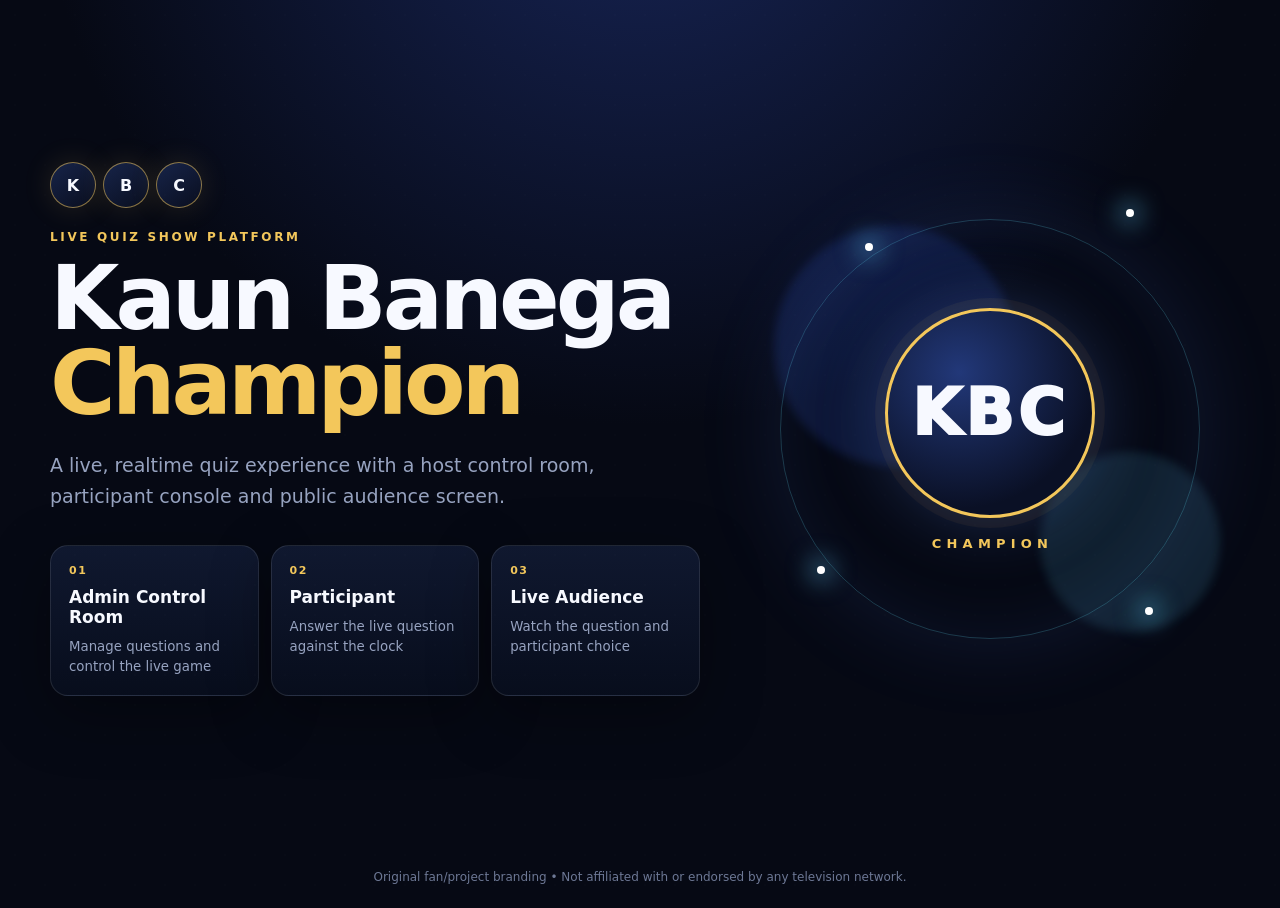
==== index.html @ fa9eed9d "Build KBC live quiz website Build KBC live quiz website" ====
<!doctype html>
<html lang="en">
<head>
  <meta charset="utf-8">
  <meta name="viewport" content="width=device-width,initial-scale=1">
  <title>Kaun Banega Champion</title>
  <meta name="description" content="Live quiz show platform">
  <link rel="icon" href="favicon.svg">
  <link rel="stylesheet" href="styles.css">
</head>
<body class="landing">
  <main class="shell landing-grid">
    <section class="hero">
      <div class="brand-mark"><span>K</span><span>B</span><span>C</span></div>
      <p class="eyebrow">LIVE QUIZ SHOW PLATFORM</p>
      <h1>Kaun Banega <strong>Champion</strong></h1>
      <p class="lede">A live, realtime quiz experience with a host control room, participant console and public audience screen.</p>
      <div class="show-cards">
        <a class="show-card" href="admin.html">
          <span class="card-kicker">01</span><strong>Admin Control Room</strong><small>Manage questions and control the live game</small>
        </a>
        <a class="show-card" href="participant.html">
          <span class="card-kicker">02</span><strong>Participant</strong><small>Answer the live question against the clock</small>
        </a>
        <a class="show-card" href="live.html">
          <span class="card-kicker">03</span><strong>Live Audience</strong><small>Watch the question and participant choice</small>
        </a>
      </div>
    </section>
    <section class="hero-stage">
      <div class="orb orb-a"></div><div class="orb orb-b"></div><div class="stage-ring"></div>
      <div class="stage-logo"><div class="logo-core">KBC</div><div class="logo-caption">CHAMPION</div></div>
      <div class="stage-lights"><i></i><i></i><i></i><i></i></div>
    </section>
  </main>
  <footer>Original fan/project branding • Not affiliated with or endorsed by any television network.</footer>
</body>
</html>
---- styles.css ----
:root{
  --bg:#060914;--panel:#0c1224;--panel2:#111a32;--text:#f7f9ff;--muted:#97a3c0;
  --gold:#f3c75b;--gold2:#ffe39a;--blue:#5f8cff;--cyan:#65d7ff;--green:#40d59a;--danger:#ff6b7c;
  --border:rgba(255,255,255,.1);--shadow:0 18px 60px rgba(0,0,0,.35);font-family:Inter,ui-sans-serif,system-ui,-apple-system,Segoe UI,sans-serif
}
*{box-sizing:border-box}html,body{margin:0;min-height:100%;background:radial-gradient(circle at 50% -20%,#18265a 0,#060914 48%);color:var(--text)}
body:before{content:"";position:fixed;inset:0;background-image:radial-gradient(rgba(255,255,255,.09) 1px,transparent 1px);background-size:30px 30px;opacity:.12;pointer-events:none}
a{color:inherit;text-decoration:none}.shell{width:min(1180px,calc(100% - 32px));margin:0 auto}.landing{display:flex;flex-direction:column}
.landing-grid{min-height:calc(100vh - 42px);display:grid;grid-template-columns:1.15fr .85fr;align-items:center;gap:50px;padding:60px 0}
.eyebrow{font-size:12px;letter-spacing:.22em;color:var(--gold);font-weight:800}.brand-mark{display:flex;gap:7px;margin-bottom:22px}
.brand-mark span{display:grid;place-items:center;width:46px;height:46px;border:1px solid rgba(243,199,91,.55);border-radius:50%;font-weight:900;background:linear-gradient(145deg,#172449,#090e1f);box-shadow:0 0 30px rgba(243,199,91,.14)}
h1{font-size:clamp(50px,7vw,92px);line-height:.95;letter-spacing:-.045em;margin:0 0 24px}.hero h1 strong{color:var(--gold)}
.lede{font-size:19px;line-height:1.6;color:var(--muted);max-width:670px}.show-cards{display:grid;grid-template-columns:repeat(3,1fr);gap:12px;margin-top:34px}
.show-card,.panel,.card{background:linear-gradient(180deg,rgba(17,26,50,.92),rgba(8,14,29,.94));border:1px solid var(--border);box-shadow:var(--shadow);border-radius:18px}
.show-card{padding:18px;display:flex;flex-direction:column;gap:10px;transition:.2s}.show-card:hover{transform:translateY(-3px);border-color:rgba(243,199,91,.45)}.show-card strong{font-size:17px}.show-card small{color:var(--muted);line-height:1.5}.card-kicker{font-size:11px;color:var(--gold);font-weight:800;letter-spacing:.14em}
.hero-stage{position:relative;min-height:580px;display:grid;place-items:center}.orb{position:absolute;border-radius:50%;filter:blur(5px)}.orb-a{width:240px;height:240px;background:rgba(61,111,255,.15);top:15%;left:5%}.orb-b{width:180px;height:180px;background:rgba(101,215,255,.12);bottom:15%;right:2%}
.stage-ring{position:absolute;width:420px;height:420px;border:1px solid rgba(101,215,255,.24);border-radius:50%;box-shadow:0 0 90px rgba(95,140,255,.12),inset 0 0 70px rgba(95,140,255,.08)}
.stage-logo{position:relative;text-align:center}.logo-core{width:210px;height:210px;border-radius:50%;display:grid;place-items:center;margin:auto;font-size:64px;font-weight:1000;letter-spacing:.06em;border:3px solid var(--gold);background:radial-gradient(circle at 35% 30%,#223879,#0a1025 70%);box-shadow:0 0 0 10px rgba(243,199,91,.05),0 0 70px rgba(95,140,255,.28)}
.logo-caption{margin-top:18px;color:var(--gold);font-weight:800;letter-spacing:.4em;font-size:13px;padding-left:.4em}.stage-lights{position:absolute;inset:0;pointer-events:none}.stage-lights i{position:absolute;width:8px;height:8px;border-radius:50%;background:#fff;box-shadow:0 0 24px 6px rgba(101,215,255,.55)}.stage-lights i:nth-child(1){top:18%;left:24%}.stage-lights i:nth-child(2){top:12%;right:20%}.stage-lights i:nth-child(3){bottom:25%;left:14%}.stage-lights i:nth-child(4){bottom:18%;right:16%}
footer{padding:12px 16px 24px;text-align:center;color:#6d7895;font-size:12px}
.app{min-height:100vh;padding:24px 0}.topbar{display:flex;align-items:center;justify-content:space-between;gap:16px;margin-bottom:18px}.brand-inline{display:flex;align-items:center;gap:12px}.mini-logo{width:42px;height:42px;border-radius:50%;border:2px solid var(--gold);display:grid;place-items:center;font-weight:900;color:var(--gold)}.topbar h1{font-size:20px;letter-spacing:0;margin:0}.topbar .sub{color:var(--muted);font-size:12px}
.grid-2{display:grid;grid-template-columns:1.2fr .8fr;gap:18px}.panel{padding:20px}.panel h2{margin:0 0 16px;font-size:19px}.section-title{display:flex;align-items:center;justify-content:space-between;margin-bottom:12px}
input,textarea,select{width:100%;border:1px solid var(--border);background:#080e1f;color:var(--text);border-radius:10px;padding:12px;font:inherit;outline:none}input:focus,textarea:focus,select:focus{border-color:rgba(95,140,255,.7);box-shadow:0 0 0 3px rgba(95,140,255,.12)}textarea{min-height:90px;resize:vertical}.field{margin-bottom:12px}.field label{display:block;font-size:12px;color:var(--muted);margin-bottom:6px}.row{display:grid;grid-template-columns:repeat(2,1fr);gap:12px}.row-4{grid-template-columns:repeat(4,1fr)}
button,.btn{appearance:none;border:1px solid var(--border);background:linear-gradient(180deg,#1d2a50,#121a34);color:var(--text);padding:11px 14px;border-radius:10px;font-weight:750;cursor:pointer}.btn-gold{background:linear-gradient(180deg,#f7d979,#cfa139);color:#111;border-color:#ffe59d}.btn-blue{background:linear-gradient(180deg,#5e87ff,#3d63c8);border-color:#7c9cff}.btn-danger{background:linear-gradient(180deg,#562131,#30131c);border-color:#733042}.btn-ghost{background:transparent}.actions{display:flex;flex-wrap:wrap;gap:8px}
.table-wrap{overflow:auto}.qtable{width:100%;border-collapse:collapse;font-size:13px}.qtable th,.qtable td{text-align:left;padding:10px;border-bottom:1px solid var(--border);white-space:nowrap}.qtable th{color:var(--muted);font-weight:700}.qtable tr{cursor:pointer}.qtable tr:hover{background:rgba(255,255,255,.03)}
.status-pill{display:inline-flex;align-items:center;gap:7px;padding:7px 10px;border-radius:999px;font-size:12px;font-weight:800;text-transform:uppercase;letter-spacing:.08em}.pill-live{background:rgba(64,213,154,.12);color:var(--green)}.pill-idle{background:rgba(151,163,192,.12);color:#b9c2d6}.pill-paused{background:rgba(243,199,91,.12);color:var(--gold)}.pill-finished{background:rgba(255,107,124,.12);color:var(--danger)}
.login{width:min(460px,calc(100% - 30px));margin:12vh auto}.center{text-align:center}.muted{color:var(--muted)}.error{color:#ff9daa;font-size:13px;min-height:20px}.success{color:var(--green);font-size:13px;min-height:20px}
.question-box{padding:26px;border-radius:18px;background:linear-gradient(145deg,#111a34,#0a1022);border:1px solid rgba(101,215,255,.15);box-shadow:var(--shadow)}.question-meta{display:flex;justify-content:space-between;align-items:center;color:var(--muted);font-size:13px;margin-bottom:14px}.question-text{font-size:clamp(24px,3vw,39px);line-height:1.18;margin:0 0 22px}.options{display:grid;grid-template-columns:repeat(2,1fr);gap:12px}.option{padding:17px;border-radius:14px;border:1px solid var(--border);background:#0d1530;text-align:left;display:flex;gap:12px;align-items:flex-start}.option:hover:not(:disabled){border-color:rgba(101,215,255,.55);transform:translateY(-1px)}.option.selected{border-color:var(--gold);box-shadow:0 0 0 2px rgba(243,199,91,.15);background:rgba(243,199,91,.07)}.option .letter{width:34px;height:34px;border-radius:50%;display:grid;place-items:center;background:#192446;color:var(--gold);font-weight:900;flex:0 0 auto}
.timer{width:104px;height:104px;border-radius:50%;display:grid;place-items:center;border:5px solid rgba(101,215,255,.25);font-size:28px;font-weight:900;box-shadow:0 0 32px rgba(101,215,255,.13)}
.live-layout{display:grid;grid-template-columns:1.4fr .6fr;gap:18px}.selection-list{display:flex;flex-direction:column;gap:8px;max-height:520px;overflow:auto}.selection{display:flex;align-items:center;justify-content:space-between;padding:10px 12px;border:1px solid var(--border);border-radius:10px;background:#091126}.selection .who{font-weight:800}.selection .pick{font-weight:900;color:var(--gold)}.reveal{padding:16px;border-radius:12px;background:rgba(64,213,154,.1);border:1px solid rgba(64,213,154,.3);margin-top:14px}
@media(max-width:900px){.landing-grid,.grid-2,.live-layout{grid-template-columns:1fr}.hero-stage{min-height:400px}.show-cards{grid-template-columns:1fr}.options{grid-template-columns:1fr}.row-4{grid-template-columns:1fr 1fr}}
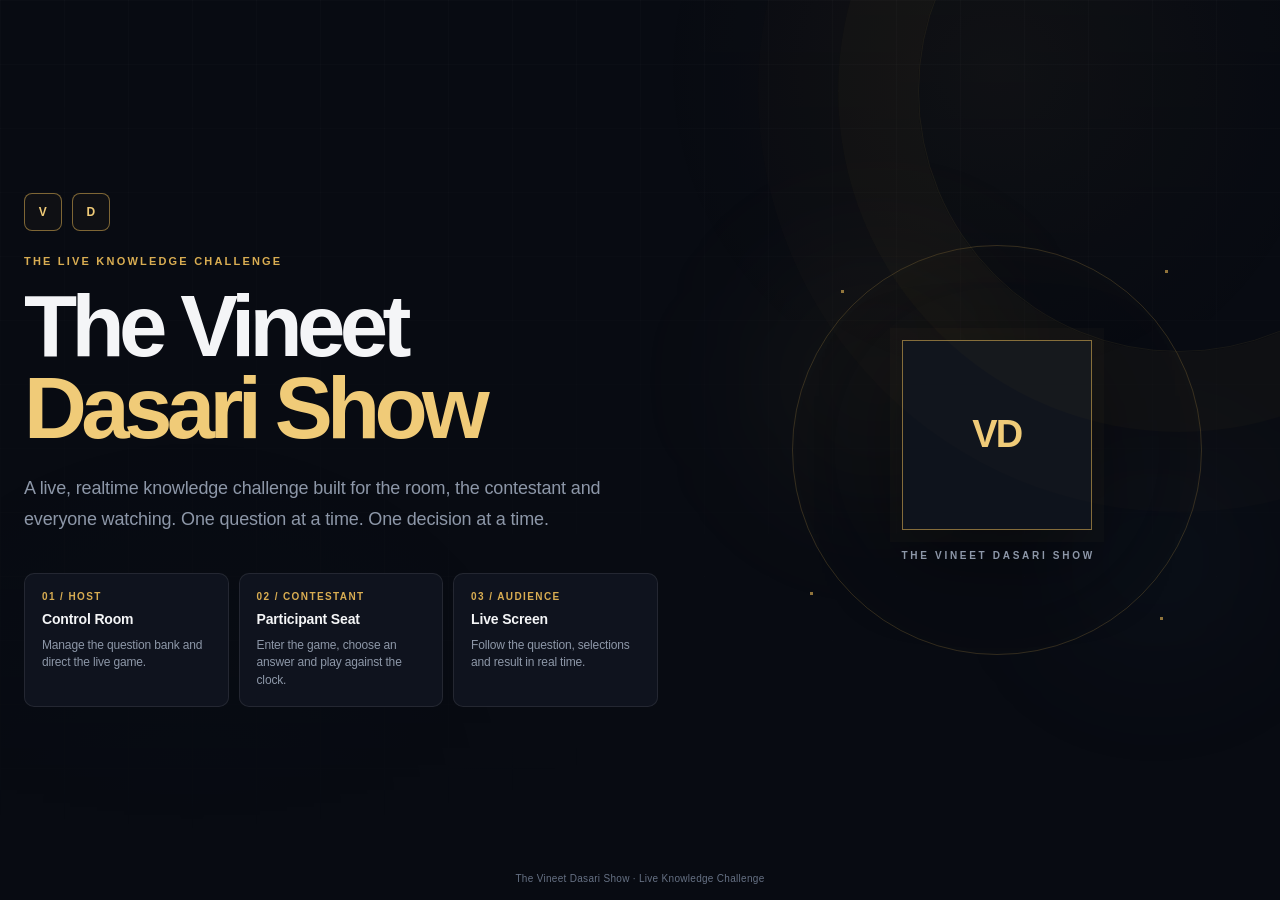
==== commit 2fcc21c2: "Rebrand landing page as The Vineet Dasari Show" ====
--- a/index.html
+++ b/index.html
@@ -3,36 +3,36 @@
 <head>
   <meta charset="utf-8">
   <meta name="viewport" content="width=device-width,initial-scale=1">
-  <title>Kaun Banega Champion</title>
-  <meta name="description" content="Live quiz show platform">
+  <title>The Vineet Dasari Show</title>
+  <meta name="description" content="The Vineet Dasari Show — The live knowledge challenge.">
   <link rel="icon" href="favicon.svg">
   <link rel="stylesheet" href="styles.css">
 </head>
 <body class="landing">
   <main class="shell landing-grid">
     <section class="hero">
-      <div class="brand-mark"><span>K</span><span>B</span><span>C</span></div>
-      <p class="eyebrow">LIVE QUIZ SHOW PLATFORM</p>
-      <h1>Kaun Banega <strong>Champion</strong></h1>
-      <p class="lede">A live, realtime quiz experience with a host control room, participant console and public audience screen.</p>
-      <div class="show-cards">
+      <div class="brand-mark" aria-label="The Vineet Dasari Show mark"><span>V</span><span>D</span></div>
+      <p class="eyebrow">THE LIVE KNOWLEDGE CHALLENGE</p>
+      <h1>The Vineet<br><strong>Dasari Show</strong></h1>
+      <p class="lede">A live, realtime knowledge challenge built for the room, the contestant and everyone watching. One question at a time. One decision at a time.</p>
+      <nav class="show-cards" aria-label="Enter the show">
         <a class="show-card" href="admin.html">
-          <span class="card-kicker">01</span><strong>Admin Control Room</strong><small>Manage questions and control the live game</small>
+          <span class="card-kicker">01 / HOST</span><strong>Control Room</strong><small>Manage the question bank and direct the live game.</small>
         </a>
         <a class="show-card" href="participant.html">
-          <span class="card-kicker">02</span><strong>Participant</strong><small>Answer the live question against the clock</small>
+          <span class="card-kicker">02 / CONTESTANT</span><strong>Participant Seat</strong><small>Enter the game, choose an answer and play against the clock.</small>
         </a>
         <a class="show-card" href="live.html">
-          <span class="card-kicker">03</span><strong>Live Audience</strong><small>Watch the question and participant choice</small>
+          <span class="card-kicker">03 / AUDIENCE</span><strong>Live Screen</strong><small>Follow the question, selections and result in real time.</small>
         </a>
-      </div>
+      </nav>
     </section>
-    <section class="hero-stage">
+    <section class="hero-stage" aria-hidden="true">
       <div class="orb orb-a"></div><div class="orb orb-b"></div><div class="stage-ring"></div>
-      <div class="stage-logo"><div class="logo-core">KBC</div><div class="logo-caption">CHAMPION</div></div>
+      <div class="stage-logo"><div class="logo-core">VD</div><div class="logo-caption">THE VINEET DASARI SHOW</div></div>
       <div class="stage-lights"><i></i><i></i><i></i><i></i></div>
     </section>
   </main>
-  <footer>Original fan/project branding • Not affiliated with or endorsed by any television network.</footer>
+  <footer>The Vineet Dasari Show · Live Knowledge Challenge</footer>
 </body>
-</html>+</html>
--- a/styles.css
+++ b/styles.css
@@ -1,31 +1,146 @@
 :root{
-  --bg:#060914;--panel:#0c1224;--panel2:#111a32;--text:#f7f9ff;--muted:#97a3c0;
-  --gold:#f3c75b;--gold2:#ffe39a;--blue:#5f8cff;--cyan:#65d7ff;--green:#40d59a;--danger:#ff6b7c;
-  --border:rgba(255,255,255,.1);--shadow:0 18px 60px rgba(0,0,0,.35);font-family:Inter,ui-sans-serif,system-ui,-apple-system,Segoe UI,sans-serif
+  --bg:#080b12;
+  --bg-deep:#05070c;
+  --surface:#10151f;
+  --surface-2:#151b27;
+  --surface-3:#1a2130;
+  --text:#f4f5f7;
+  --muted:#8d97a8;
+  --muted-2:#667184;
+  --gold:#d9ad52;
+  --gold-bright:#f0cb78;
+  --gold-soft:rgba(217,173,82,.12);
+  --green:#49bd83;
+  --green-soft:rgba(73,189,131,.11);
+  --red:#dc626c;
+  --red-soft:rgba(220,98,108,.11);
+  --blue:#7894c9;
+  --border:rgba(255,255,255,.085);
+  --border-strong:rgba(255,255,255,.14);
+  --shadow:0 24px 70px rgba(0,0,0,.28);
+  --radius:10px;
+  font-family:Inter,ui-sans-serif,-apple-system,BlinkMacSystemFont,"Segoe UI",sans-serif
 }
-*{box-sizing:border-box}html,body{margin:0;min-height:100%;background:radial-gradient(circle at 50% -20%,#18265a 0,#060914 48%);color:var(--text)}
-body:before{content:"";position:fixed;inset:0;background-image:radial-gradient(rgba(255,255,255,.09) 1px,transparent 1px);background-size:30px 30px;opacity:.12;pointer-events:none}
-a{color:inherit;text-decoration:none}.shell{width:min(1180px,calc(100% - 32px));margin:0 auto}.landing{display:flex;flex-direction:column}
-.landing-grid{min-height:calc(100vh - 42px);display:grid;grid-template-columns:1.15fr .85fr;align-items:center;gap:50px;padding:60px 0}
-.eyebrow{font-size:12px;letter-spacing:.22em;color:var(--gold);font-weight:800}.brand-mark{display:flex;gap:7px;margin-bottom:22px}
-.brand-mark span{display:grid;place-items:center;width:46px;height:46px;border:1px solid rgba(243,199,91,.55);border-radius:50%;font-weight:900;background:linear-gradient(145deg,#172449,#090e1f);box-shadow:0 0 30px rgba(243,199,91,.14)}
-h1{font-size:clamp(50px,7vw,92px);line-height:.95;letter-spacing:-.045em;margin:0 0 24px}.hero h1 strong{color:var(--gold)}
-.lede{font-size:19px;line-height:1.6;color:var(--muted);max-width:670px}.show-cards{display:grid;grid-template-columns:repeat(3,1fr);gap:12px;margin-top:34px}
-.show-card,.panel,.card{background:linear-gradient(180deg,rgba(17,26,50,.92),rgba(8,14,29,.94));border:1px solid var(--border);box-shadow:var(--shadow);border-radius:18px}
-.show-card{padding:18px;display:flex;flex-direction:column;gap:10px;transition:.2s}.show-card:hover{transform:translateY(-3px);border-color:rgba(243,199,91,.45)}.show-card strong{font-size:17px}.show-card small{color:var(--muted);line-height:1.5}.card-kicker{font-size:11px;color:var(--gold);font-weight:800;letter-spacing:.14em}
-.hero-stage{position:relative;min-height:580px;display:grid;place-items:center}.orb{position:absolute;border-radius:50%;filter:blur(5px)}.orb-a{width:240px;height:240px;background:rgba(61,111,255,.15);top:15%;left:5%}.orb-b{width:180px;height:180px;background:rgba(101,215,255,.12);bottom:15%;right:2%}
-.stage-ring{position:absolute;width:420px;height:420px;border:1px solid rgba(101,215,255,.24);border-radius:50%;box-shadow:0 0 90px rgba(95,140,255,.12),inset 0 0 70px rgba(95,140,255,.08)}
-.stage-logo{position:relative;text-align:center}.logo-core{width:210px;height:210px;border-radius:50%;display:grid;place-items:center;margin:auto;font-size:64px;font-weight:1000;letter-spacing:.06em;border:3px solid var(--gold);background:radial-gradient(circle at 35% 30%,#223879,#0a1025 70%);box-shadow:0 0 0 10px rgba(243,199,91,.05),0 0 70px rgba(95,140,255,.28)}
-.logo-caption{margin-top:18px;color:var(--gold);font-weight:800;letter-spacing:.4em;font-size:13px;padding-left:.4em}.stage-lights{position:absolute;inset:0;pointer-events:none}.stage-lights i{position:absolute;width:8px;height:8px;border-radius:50%;background:#fff;box-shadow:0 0 24px 6px rgba(101,215,255,.55)}.stage-lights i:nth-child(1){top:18%;left:24%}.stage-lights i:nth-child(2){top:12%;right:20%}.stage-lights i:nth-child(3){bottom:25%;left:14%}.stage-lights i:nth-child(4){bottom:18%;right:16%}
-footer{padding:12px 16px 24px;text-align:center;color:#6d7895;font-size:12px}
-.app{min-height:100vh;padding:24px 0}.topbar{display:flex;align-items:center;justify-content:space-between;gap:16px;margin-bottom:18px}.brand-inline{display:flex;align-items:center;gap:12px}.mini-logo{width:42px;height:42px;border-radius:50%;border:2px solid var(--gold);display:grid;place-items:center;font-weight:900;color:var(--gold)}.topbar h1{font-size:20px;letter-spacing:0;margin:0}.topbar .sub{color:var(--muted);font-size:12px}
-.grid-2{display:grid;grid-template-columns:1.2fr .8fr;gap:18px}.panel{padding:20px}.panel h2{margin:0 0 16px;font-size:19px}.section-title{display:flex;align-items:center;justify-content:space-between;margin-bottom:12px}
-input,textarea,select{width:100%;border:1px solid var(--border);background:#080e1f;color:var(--text);border-radius:10px;padding:12px;font:inherit;outline:none}input:focus,textarea:focus,select:focus{border-color:rgba(95,140,255,.7);box-shadow:0 0 0 3px rgba(95,140,255,.12)}textarea{min-height:90px;resize:vertical}.field{margin-bottom:12px}.field label{display:block;font-size:12px;color:var(--muted);margin-bottom:6px}.row{display:grid;grid-template-columns:repeat(2,1fr);gap:12px}.row-4{grid-template-columns:repeat(4,1fr)}
-button,.btn{appearance:none;border:1px solid var(--border);background:linear-gradient(180deg,#1d2a50,#121a34);color:var(--text);padding:11px 14px;border-radius:10px;font-weight:750;cursor:pointer}.btn-gold{background:linear-gradient(180deg,#f7d979,#cfa139);color:#111;border-color:#ffe59d}.btn-blue{background:linear-gradient(180deg,#5e87ff,#3d63c8);border-color:#7c9cff}.btn-danger{background:linear-gradient(180deg,#562131,#30131c);border-color:#733042}.btn-ghost{background:transparent}.actions{display:flex;flex-wrap:wrap;gap:8px}
-.table-wrap{overflow:auto}.qtable{width:100%;border-collapse:collapse;font-size:13px}.qtable th,.qtable td{text-align:left;padding:10px;border-bottom:1px solid var(--border);white-space:nowrap}.qtable th{color:var(--muted);font-weight:700}.qtable tr{cursor:pointer}.qtable tr:hover{background:rgba(255,255,255,.03)}
-.status-pill{display:inline-flex;align-items:center;gap:7px;padding:7px 10px;border-radius:999px;font-size:12px;font-weight:800;text-transform:uppercase;letter-spacing:.08em}.pill-live{background:rgba(64,213,154,.12);color:var(--green)}.pill-idle{background:rgba(151,163,192,.12);color:#b9c2d6}.pill-paused{background:rgba(243,199,91,.12);color:var(--gold)}.pill-finished{background:rgba(255,107,124,.12);color:var(--danger)}
-.login{width:min(460px,calc(100% - 30px));margin:12vh auto}.center{text-align:center}.muted{color:var(--muted)}.error{color:#ff9daa;font-size:13px;min-height:20px}.success{color:var(--green);font-size:13px;min-height:20px}
-.question-box{padding:26px;border-radius:18px;background:linear-gradient(145deg,#111a34,#0a1022);border:1px solid rgba(101,215,255,.15);box-shadow:var(--shadow)}.question-meta{display:flex;justify-content:space-between;align-items:center;color:var(--muted);font-size:13px;margin-bottom:14px}.question-text{font-size:clamp(24px,3vw,39px);line-height:1.18;margin:0 0 22px}.options{display:grid;grid-template-columns:repeat(2,1fr);gap:12px}.option{padding:17px;border-radius:14px;border:1px solid var(--border);background:#0d1530;text-align:left;display:flex;gap:12px;align-items:flex-start}.option:hover:not(:disabled){border-color:rgba(101,215,255,.55);transform:translateY(-1px)}.option.selected{border-color:var(--gold);box-shadow:0 0 0 2px rgba(243,199,91,.15);background:rgba(243,199,91,.07)}.option .letter{width:34px;height:34px;border-radius:50%;display:grid;place-items:center;background:#192446;color:var(--gold);font-weight:900;flex:0 0 auto}
-.timer{width:104px;height:104px;border-radius:50%;display:grid;place-items:center;border:5px solid rgba(101,215,255,.25);font-size:28px;font-weight:900;box-shadow:0 0 32px rgba(101,215,255,.13)}
-.live-layout{display:grid;grid-template-columns:1.4fr .6fr;gap:18px}.selection-list{display:flex;flex-direction:column;gap:8px;max-height:520px;overflow:auto}.selection{display:flex;align-items:center;justify-content:space-between;padding:10px 12px;border:1px solid var(--border);border-radius:10px;background:#091126}.selection .who{font-weight:800}.selection .pick{font-weight:900;color:var(--gold)}.reveal{padding:16px;border-radius:12px;background:rgba(64,213,154,.1);border:1px solid rgba(64,213,154,.3);margin-top:14px}
-@media(max-width:900px){.landing-grid,.grid-2,.live-layout{grid-template-columns:1fr}.hero-stage{min-height:400px}.show-cards{grid-template-columns:1fr}.options{grid-template-columns:1fr}.row-4{grid-template-columns:1fr 1fr}}
+@import url('https://fonts.googleapis.com/css2?family=Inter:wght@400;500;600;700&family=Manrope:wght@500;600;700;800&display=swap');
+*{box-sizing:border-box}
+html{min-height:100%;background:var(--bg-deep)}
+body{margin:0;min-height:100%;background:var(--bg);color:var(--text);font-family:Inter,ui-sans-serif,-apple-system,BlinkMacSystemFont,"Segoe UI",sans-serif;letter-spacing:-.01em}
+body:before{content:"";position:fixed;inset:0;pointer-events:none;background:radial-gradient(circle at 78% 8%,rgba(217,173,82,.055),transparent 26%),radial-gradient(circle at 15% 90%,rgba(72,104,160,.06),transparent 30%),linear-gradient(rgba(255,255,255,.018) 1px,transparent 1px),linear-gradient(90deg,rgba(255,255,255,.018) 1px,transparent 1px);background-size:auto,auto,64px 64px,64px 64px;mask-image:linear-gradient(to bottom,rgba(0,0,0,.8),transparent 95%)}
+a{color:inherit;text-decoration:none}
+button,.btn,input,textarea,select{font:inherit}
+button,.btn{appearance:none}
+.shell{width:min(1240px,calc(100% - 48px));margin:0 auto}
+.app{min-height:100vh;padding:28px 0 44px}
+/* Brand */
+.brand-inline{display:flex;align-items:center;gap:14px;min-width:0}
+.mini-logo{display:none}
+.topbar h1{font-family:Manrope,Inter,sans-serif;font-size:20px;font-weight:800;letter-spacing:-.035em;margin:0;color:var(--text);line-height:1.1}
+.topbar h1{font-size:0}
+.topbar h1:after{content:"THE VINEET DASARI SHOW";font-size:20px}
+.topbar .sub{color:var(--muted);font-size:11px;letter-spacing:.12em;text-transform:uppercase;margin-top:5px}
+.topbar{display:flex;align-items:center;justify-content:space-between;gap:20px;padding:0 0 22px;margin-bottom:10px;border-bottom:1px solid var(--border)}
+.topbar:before{content:"VD";display:grid;place-items:center;position:absolute;width:30px;height:30px;border:1px solid rgba(217,173,82,.55);color:var(--gold);font:700 10px Manrope,sans-serif;letter-spacing:.08em}
+.topbar .brand-inline{padding-left:44px}
+/* Buttons */
+button,.btn{border:1px solid var(--border-strong);background:var(--surface-2);color:var(--text);padding:10px 15px;border-radius:7px;font-weight:600;cursor:pointer;transition:transform .2s ease,border-color .2s ease,background .2s ease,color .2s ease,box-shadow .2s ease;min-height:40px}
+button:hover:not(:disabled),.btn:hover:not(:disabled){transform:translateY(-1px);border-color:rgba(217,173,82,.48);background:var(--surface-3)}
+button:focus-visible,.btn:focus-visible,input:focus-visible,textarea:focus-visible,select:focus-visible{outline:2px solid rgba(240,203,120,.7);outline-offset:2px}
+button:disabled,.btn:disabled{opacity:.45;cursor:not-allowed;transform:none}
+.btn-gold{background:var(--gold);border-color:var(--gold);color:#11140f;font-weight:800;box-shadow:0 8px 22px rgba(217,173,82,.12)}
+.btn-gold:hover:not(:disabled){background:var(--gold-bright);border-color:var(--gold-bright)}
+.btn-blue{background:#263653;border-color:#405579;color:#edf2ff}
+.btn-danger{background:transparent;border-color:rgba(220,98,108,.4);color:#ef8991}
+.btn-danger:hover:not(:disabled){background:var(--red-soft);border-color:rgba(220,98,108,.7)}
+.btn-ghost{background:transparent;border-color:var(--border);color:var(--muted)}
+.actions,.row{display:flex;flex-wrap:wrap;gap:9px}
+.row{display:grid;grid-template-columns:repeat(2,minmax(0,1fr))}
+.row-4{grid-template-columns:repeat(4,1fr)}
+/* Surfaces */
+.panel,.card,.show-card{background:rgba(16,21,31,.94);border:1px solid var(--border);box-shadow:var(--shadow);border-radius:var(--radius)}
+.panel{padding:24px}
+.panel h2{font-family:Manrope,Inter,sans-serif;font-size:17px;font-weight:700;letter-spacing:-.025em;margin:0 0 15px}
+.section-title{display:flex;align-items:center;justify-content:space-between;gap:16px;margin-bottom:16px}
+.section-title h2{margin:0}
+.muted{color:var(--muted)}
+.error{color:#ee8a92;font-size:13px;min-height:20px}
+.success{color:var(--green);font-size:13px;min-height:20px}
+.status-badge{display:inline-flex;align-items:center;padding:7px 10px;border:1px solid var(--border);background:rgba(255,255,255,.025);color:var(--muted);font-size:11px;font-weight:700;letter-spacing:.07em;text-transform:uppercase}
+.status-pill{display:inline-flex;align-items:center;gap:7px;padding:6px 9px;border-radius:999px;font-size:10px;font-weight:800;text-transform:uppercase;letter-spacing:.11em;border:1px solid transparent}
+.pill-live{background:var(--green-soft);color:var(--green);border-color:rgba(73,189,131,.25)}
+.pill-idle{background:rgba(141,151,168,.09);color:#aeb7c6;border-color:rgba(141,151,168,.16)}
+.pill-paused{background:var(--gold-soft);color:var(--gold-bright);border-color:rgba(217,173,82,.25)}
+.pill-finished{background:var(--red-soft);color:#ee8991;border-color:rgba(220,98,108,.25)}
+/* Landing */
+.landing{display:flex;min-height:100vh;align-items:center;position:relative;overflow:hidden}
+.landing:after{content:"";position:absolute;width:520px;height:520px;border:1px solid rgba(217,173,82,.08);border-radius:50%;right:-160px;top:-170px;box-shadow:0 0 0 80px rgba(217,173,82,.018),0 0 0 160px rgba(217,173,82,.012);pointer-events:none}
+.landing-grid{min-height:calc(100vh - 40px);display:grid;grid-template-columns:minmax(0,1.1fr) minmax(360px,.9fr);align-items:center;gap:80px;padding:70px 0}
+.hero{position:relative;z-index:1}
+.eyebrow{font-size:11px;letter-spacing:.2em;color:var(--gold);font-weight:800;margin:0 0 18px}
+.brand-mark{display:flex;align-items:center;gap:10px;margin-bottom:24px}
+.brand-mark span{display:grid;place-items:center;width:38px;height:38px;border:1px solid rgba(217,173,82,.55);color:var(--gold-bright);font:800 12px Manrope,sans-serif;letter-spacing:.04em;background:rgba(217,173,82,.035);border-radius:8px}
+.hero h1{font-family:Manrope,Inter,sans-serif;font-size:clamp(48px,6.8vw,88px);line-height:.94;letter-spacing:-.065em;margin:0 0 25px;max-width:850px}
+.hero h1 strong{color:var(--gold-bright);font-weight:800}
+.lede{font-size:18px;line-height:1.7;color:var(--muted);max-width:650px;margin:0}
+.show-cards{display:grid;grid-template-columns:repeat(3,1fr);gap:10px;margin-top:38px}
+.show-card{padding:17px;display:flex;flex-direction:column;gap:9px;transition:transform .22s ease,border-color .22s ease,background .22s ease;box-shadow:none}
+.show-card:hover{transform:translateY(-3px);border-color:rgba(217,173,82,.4);background:var(--surface-2)}
+.card-kicker{font-size:10px;color:var(--gold);font-weight:800;letter-spacing:.14em}
+.show-card strong{font-family:Manrope,Inter,sans-serif;font-size:14px;line-height:1.25}.show-card small{color:var(--muted);line-height:1.45;font-size:12px}
+.hero-stage{position:relative;min-height:500px;display:grid;place-items:center}
+.stage-ring{position:absolute;width:min(410px,90%);aspect-ratio:1;border:1px solid rgba(217,173,82,.2);border-radius:50%;box-shadow:inset 0 0 80px rgba(217,173,82,.025)}
+.stage-logo{position:relative;text-align:center}
+.logo-core{width:190px;height:190px;display:grid;place-items:center;margin:auto;border:1px solid rgba(217,173,82,.58);background:#0e131c;color:var(--gold-bright);font:800 38px Manrope,sans-serif;letter-spacing:-.05em;box-shadow:0 0 0 12px rgba(217,173,82,.025),0 30px 80px rgba(0,0,0,.35)}
+.logo-caption{margin-top:20px;color:var(--muted);font:700 10px Manrope,sans-serif;letter-spacing:.27em;padding-left:.27em}
+.orb{position:absolute;border-radius:50%;filter:blur(70px);pointer-events:none}.orb-a{width:240px;height:240px;background:rgba(217,173,82,.05);top:12%;left:4%}.orb-b{width:200px;height:200px;background:rgba(85,113,164,.05);bottom:8%;right:0}
+.stage-lights{position:absolute;inset:0;pointer-events:none}.stage-lights i{position:absolute;width:3px;height:3px;background:var(--gold);opacity:.65}.stage-lights i:nth-child(1){top:18%;left:20%}.stage-lights i:nth-child(2){top:14%;right:17%}.stage-lights i:nth-child(3){bottom:21%;left:14%}.stage-lights i:nth-child(4){bottom:16%;right:18%}
+footer{position:absolute;bottom:16px;width:100%;text-align:center;color:var(--muted-2);font-size:10px;letter-spacing:.03em}
+/* Forms */
+.login{width:min(460px,calc(100% - 24px));margin:12vh auto}.center{text-align:center}.center h2{font-size:22px;margin-bottom:9px}.field{margin-bottom:14px}.field label{display:block;font-size:10px;color:var(--muted);font-weight:700;letter-spacing:.1em;text-transform:uppercase;margin-bottom:7px}
+input,textarea,select{width:100%;border:1px solid var(--border);background:#0b1018;color:var(--text);border-radius:7px;padding:11px 12px;outline:none;transition:border-color .2s,box-shadow .2s,background .2s}
+input:focus,textarea:focus,select:focus{border-color:rgba(217,173,82,.55);box-shadow:0 0 0 3px rgba(217,173,82,.07);background:#0d131c}
+textarea{min-height:92px;resize:vertical}
+/* Admin */
+.grid-2{display:grid;grid-template-columns:minmax(0,1.15fr) minmax(390px,.85fr);gap:18px}
+.grid-2>.panel{min-width:0}
+#liveQuestion{min-height:250px}
+.table-wrap{overflow:auto}.qtable{width:100%;border-collapse:collapse;font-size:12px}.qtable th,.qtable td{text-align:left;padding:12px 10px;border-bottom:1px solid var(--border);white-space:nowrap}.qtable th{color:var(--muted);font-size:10px;text-transform:uppercase;letter-spacing:.1em;font-weight:700}.qtable tr{cursor:pointer}.qtable tbody tr:hover{background:rgba(255,255,255,.025)}
+.participant-request{background:#0c1119!important;border:1px solid var(--border)!important;border-radius:8px!important}
+/* Question surfaces */
+.question-box{padding:30px;border-radius:var(--radius);background:#0d131c;border:1px solid var(--border-strong);box-shadow:0 18px 50px rgba(0,0,0,.2)}
+.question-meta{display:flex;justify-content:space-between;align-items:center;color:var(--muted);font-size:10px;font-weight:800;letter-spacing:.13em;text-transform:uppercase;margin-bottom:18px}
+.question-text{font-family:Manrope,Inter,sans-serif;font-size:clamp(25px,3vw,40px);font-weight:700;line-height:1.18;letter-spacing:-.04em;margin:0 0 28px;max-width:1000px}
+.options{display:grid;grid-template-columns:repeat(2,minmax(0,1fr));gap:10px}
+.option{width:100%;padding:16px;border-radius:8px;border:1px solid var(--border);background:#111722;text-align:left;display:flex;gap:13px;align-items:flex-start;transition:transform .2s,border-color .2s,background .2s,box-shadow .2s}
+.option:hover:not(:disabled){border-color:rgba(217,173,82,.42);background:#151c28;transform:translateY(-2px)}
+.option.selected{border-color:var(--gold);background:var(--gold-soft);box-shadow:inset 3px 0 0 var(--gold)}
+.option .letter{width:32px;height:32px;border:1px solid rgba(217,173,82,.3);display:grid;place-items:center;background:#161d29;color:var(--gold-bright);font:800 12px Manrope,sans-serif;flex:0 0 auto;border-radius:6px}
+.option-copy{display:flex;flex-direction:column;gap:6px;line-height:1.45;min-width:0}.option-result{font-size:10px;font-weight:800;letter-spacing:.05em;text-transform:uppercase}
+.option.answer-correct{border-color:rgba(73,189,131,.7)!important;background:var(--green-soft)!important;box-shadow:inset 3px 0 0 var(--green)}
+.option.answer-wrong{border-color:rgba(220,98,108,.7)!important;background:var(--red-soft)!important;box-shadow:inset 3px 0 0 var(--red)}
+.option.answer-correct .letter{background:var(--green);color:#07120d;border-color:var(--green)}.option.answer-wrong .letter{background:var(--red);color:#18090b;border-color:var(--red)}
+/* Timer / participant */
+.participant-result-panel{margin-top:14px;display:grid;grid-template-columns:150px 1fr auto;align-items:center;gap:18px}
+.timer{width:auto;height:auto;border:0;border-radius:0;box-shadow:none;color:var(--gold-bright);font:800 clamp(38px,5vw,58px) Manrope,sans-serif;letter-spacing:-.06em;text-align:left;line-height:1}
+#stateText{font-size:13px;margin:0}.participant-result-panel #submitBtn{min-width:145px}.result-message{grid-column:1/-1;width:100%;text-align:left;min-height:22px;font-size:13px;padding-top:3px}.result-win{color:var(--green)}.result-loss{color:var(--red)}
+/* Progress */
+.game-with-progress{display:grid;grid-template-columns:minmax(0,1fr) 292px;gap:18px;align-items:start}
+.progress-panel{position:sticky;top:20px;max-height:calc(100vh - 40px);display:flex;flex-direction:column}
+.progress-list{display:flex;flex-direction:column;gap:5px;overflow:auto;max-height:calc(100vh - 210px);padding-right:3px}
+.progress-item{display:grid;grid-template-columns:43px minmax(0,1fr) auto;align-items:center;gap:8px;padding:11px 10px;border:1px solid transparent;border-bottom-color:var(--border);background:transparent;font-size:12px;transition:background .2s,border-color .2s,transform .2s}
+.progress-q{font-family:Manrope,Inter,sans-serif;font-weight:800}.progress-prize{color:var(--muted);text-align:right}.progress-indicator{min-width:48px;text-align:right;font-size:9px;font-weight:800;letter-spacing:.08em}
+.progress-won{background:var(--green-soft);border-color:rgba(73,189,131,.18)}.progress-won .progress-q,.progress-won .progress-indicator{color:var(--green)}
+.progress-lost{background:var(--red-soft);border-color:rgba(220,98,108,.18)}.progress-lost .progress-q,.progress-lost .progress-indicator{color:var(--red)}
+.progress-current{background:var(--gold-soft);border-color:rgba(217,173,82,.35);box-shadow:inset 3px 0 0 var(--gold)}.progress-current .progress-q,.progress-current .progress-indicator{color:var(--gold-bright)}
+.progress-total{margin-top:14px;padding-top:18px;border-top:1px solid var(--border);display:flex;align-items:flex-end;justify-content:space-between;gap:12px}.progress-total span{text-transform:uppercase;font-size:9px;letter-spacing:.14em;color:var(--muted);font-weight:800}.progress-total strong{font:700 24px Manrope,Inter,sans-serif;color:var(--gold-bright);letter-spacing:-.035em}
+/* Live audience */
+.live-game-with-progress .question-box{min-height:560px;display:flex;flex-direction:column;justify-content:center;padding:42px}
+.live-game-with-progress .question-text{font-size:clamp(30px,4vw,56px);max-width:1100px}
+.audience-result-panel{margin-top:14px}.selection-list{display:flex;flex-direction:column;gap:5px;max-height:420px;overflow:auto}.selection{display:flex;align-items:center;justify-content:space-between;padding:11px 12px;border:1px solid var(--border);background:#0c1119;border-radius:7px}.selection .who{font-weight:700;font-size:12px}.selection .pick{font-weight:800;color:var(--gold-bright)}.selection-result{display:flex;align-items:center;gap:12px}.selection-result small{font-size:9px;font-weight:800;letter-spacing:.06em;text-transform:uppercase}.selection-correct{border-color:rgba(73,189,131,.38);background:var(--green-soft)}.selection-correct .pick,.selection-correct small{color:var(--green)}.selection-wrong{border-color:rgba(220,98,108,.38);background:var(--red-soft)}.selection-wrong .pick,.selection-wrong small{color:var(--red)}
+.reveal{padding:15px 16px;border-radius:7px;background:var(--green-soft);border:1px solid rgba(73,189,131,.28);margin-top:14px;font-size:13px}
+/* Scrollbars */
+*{scrollbar-width:thin;scrollbar-color:#2a3342 transparent}
+::-webkit-scrollbar{width:7px;height:7px}::-webkit-scrollbar-track{background:transparent}::-webkit-scrollbar-thumb{background:#2a3342;border-radius:10px}
+/* Responsive */
+@media(max-width:1000px){.landing-grid{gap:40px}.grid-2{grid-template-columns:1fr}.game-with-progress{grid-template-columns:1fr}.progress-panel{position:static;max-height:none}.progress-list{max-height:330px}.live-game-with-progress .progress-panel{order:2}}
+@media(max-width:760px){.shell{width:min(100% - 28px,1240px)}.app{padding-top:18px}.topbar{padding-bottom:16px}.topbar h1:after{font-size:16px}.topbar .sub{font-size:9px}.landing-grid{grid-template-columns:1fr;min-height:auto;padding:60px 0 90px}.hero-stage{min-height:330px;order:-1}.stage-ring{width:290px}.logo-core{width:145px;height:145px;font-size:30px}.show-cards{grid-template-columns:1fr}.hero h1{font-size:clamp(44px,12vw,68px)}.lede{font-size:16px}.options{grid-template-columns:1fr}.live-game-with-progress .question-box{min-height:430px;padding:28px}.participant-result-panel{grid-template-columns:1fr auto}.participant-result-panel #stateText{order:2}.participant-result-panel #submitBtn{order:3}.result-message{order:4}.timer{font-size:46px}.row{grid-template-columns:1fr}.row-4{grid-template-columns:1fr 1fr}.panel{padding:18px}.question-box{padding:23px}}
+@media(max-width:480px){.shell{width:calc(100% - 20px)}.topbar .btn{padding:8px 10px;min-height:36px}.topbar .brand-inline{padding-left:38px}.topbar:before{width:28px;height:28px}.question-text{font-size:25px}.live-game-with-progress .question-text{font-size:30px}.live-game-with-progress .question-box{min-height:390px;padding:22px}.progress-item{grid-template-columns:38px minmax(0,1fr) auto}.progress-indicator{min-width:40px}.progress-total strong{font-size:21px}.logo-core{width:125px;height:125px}.hero-stage{min-height:270px}.row-4{grid-template-columns:1fr}.participant-result-panel{display:flex;flex-direction:column;align-items:stretch}.timer{text-align:center}.participant-result-panel #submitBtn{width:100%}}
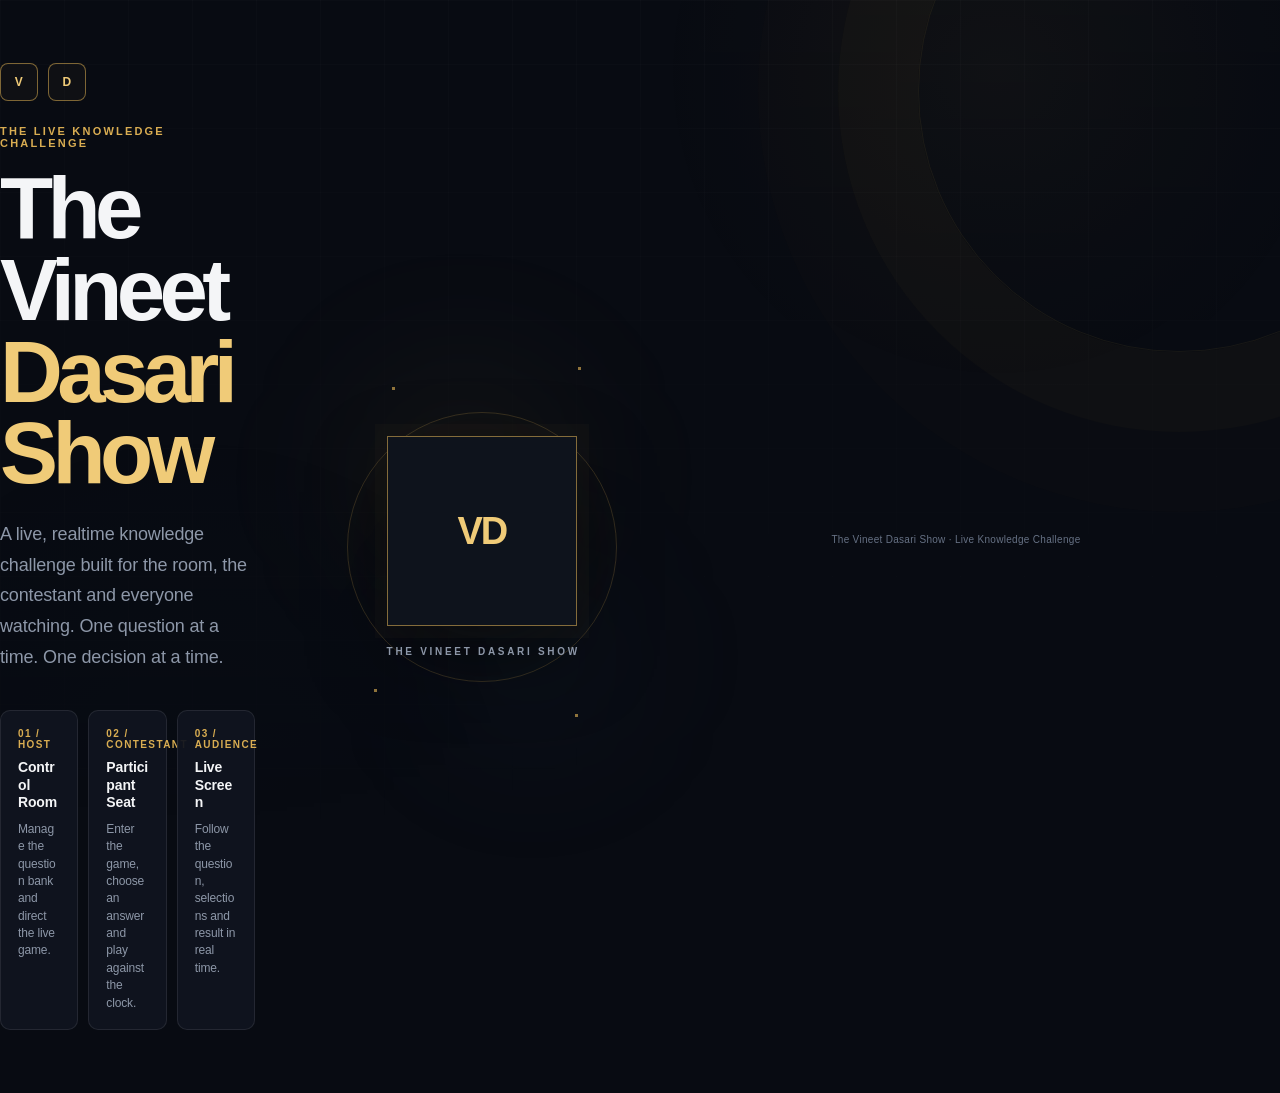
==== commit 9d270c19: "Load responsive layout layer on home page" ====
--- a/index.html
+++ b/index.html
@@ -7,6 +7,7 @@
   <meta name="description" content="The Vineet Dasari Show — The live knowledge challenge.">
   <link rel="icon" href="favicon.svg">
   <link rel="stylesheet" href="styles.css">
+  <link rel="stylesheet" href="responsive.css">
 </head>
 <body class="landing">
   <main class="shell landing-grid">
--- a/responsive.css
+++ b/responsive.css
@@ -0,0 +1,547 @@
+/* Responsive layout layer — preserves the existing visual system and game UI. */
+
+html,
+body {
+  max-width: 100%;
+  overflow-x: clip;
+}
+
+.shell {
+  width: min(1360px, calc(100% - clamp(24px, 4vw, 64px)));
+  max-width: 1360px;
+}
+
+.app {
+  min-height: 100dvh;
+  padding-block: clamp(16px, 3vw, 30px) clamp(28px, 4vw, 48px);
+}
+
+.panel,
+.card,
+.show-card,
+.question-box,
+.option,
+.btn,
+button,
+input,
+textarea,
+select {
+  max-width: 100%;
+}
+
+.panel {
+  padding: clamp(16px, 2vw, 24px);
+  min-width: 0;
+}
+
+.topbar {
+  position: relative;
+  flex-wrap: wrap;
+  min-width: 0;
+}
+
+.topbar .brand-inline {
+  min-width: 0;
+  max-width: calc(100% - 96px);
+}
+
+.topbar .brand-inline > div:last-child {
+  min-width: 0;
+}
+
+.topbar h1:after {
+  overflow-wrap: anywhere;
+}
+
+/* Main game layout: flexible question area + bounded progress rail. */
+.game-with-progress {
+  display: grid;
+  grid-template-columns: minmax(0, 1fr) minmax(240px, 300px);
+  gap: clamp(14px, 2vw, 24px);
+  align-items: start;
+}
+
+.game-with-progress > * {
+  min-width: 0;
+}
+
+.progress-panel {
+  min-width: 0;
+  width: 100%;
+  max-width: 100%;
+}
+
+.progress-list {
+  min-width: 0;
+  max-width: 100%;
+  overflow: hidden;
+}
+
+.progress-item {
+  min-width: 0;
+}
+
+.progress-prize,
+.progress-indicator {
+  min-width: 0;
+  overflow-wrap: anywhere;
+}
+
+/* Question surface */
+.question-box {
+  padding: clamp(18px, 3vw, 30px);
+  min-width: 0;
+}
+
+.question-meta {
+  flex-wrap: wrap;
+  gap: 8px 16px;
+}
+
+.question-text {
+  font-size: clamp(22px, 3vw, 40px);
+  overflow-wrap: anywhere;
+}
+
+.options {
+  grid-template-columns: repeat(2, minmax(0, 1fr));
+  min-width: 0;
+}
+
+.option {
+  min-width: 0;
+}
+
+.option-copy {
+  overflow-wrap: anywhere;
+  word-break: normal;
+}
+
+/* Participant control row adapts instead of forcing a fixed horizontal strip. */
+.participant-result-panel {
+  grid-template-columns: minmax(90px, 150px) minmax(0, 1fr) auto;
+  min-width: 0;
+}
+
+/* Admin */
+.grid-2 {
+  grid-template-columns: minmax(0, 1.15fr) minmax(0, .85fr);
+}
+
+.grid-2 > .panel {
+  min-width: 0;
+}
+
+.row,
+.actions {
+  min-width: 0;
+}
+
+.row > *,
+.actions > * {
+  min-width: 0;
+}
+
+.table-wrap {
+  width: 100%;
+  max-width: 100%;
+  overflow-x: auto;
+  overscroll-behavior-x: contain;
+}
+
+.qtable {
+  min-width: 680px;
+}
+
+/* Landing page */
+.landing {
+  min-height: 100dvh;
+  overflow-x: clip;
+  overflow-y: auto;
+}
+
+.landing-grid {
+  width: 100%;
+  min-height: 0;
+  grid-template-columns: minmax(0, 1.1fr) minmax(300px, .9fr);
+  gap: clamp(36px, 6vw, 80px);
+  padding-block: clamp(40px, 7vh, 70px);
+}
+
+.hero,
+.hero-stage {
+  min-width: 0;
+}
+
+.hero-stage {
+  min-height: clamp(360px, 42vw, 500px);
+}
+
+.lede {
+  max-width: 100%;
+}
+
+.show-cards {
+  min-width: 0;
+}
+
+.show-card {
+  min-width: 0;
+}
+
+.show-card small,
+.show-card strong {
+  overflow-wrap: anywhere;
+}
+
+footer {
+  position: relative;
+  bottom: auto;
+  margin: 0 auto 14px;
+  padding-inline: 16px;
+}
+
+/* Medium laptop / tablet landscape */
+@media (max-width: 1100px) {
+  .shell {
+    width: min(100%, calc(100% - 32px));
+  }
+
+  .landing-grid {
+    grid-template-columns: minmax(0, 1fr) minmax(280px, .8fr);
+    gap: 42px;
+  }
+
+  .hero-stage {
+    min-height: 390px;
+  }
+
+  .game-with-progress {
+    grid-template-columns: minmax(0, 1fr) minmax(220px, 260px);
+  }
+
+  .grid-2 {
+    grid-template-columns: minmax(0, 1fr) minmax(0, 1fr);
+  }
+}
+
+/* Tablet / compact landscape: move progress below the game. */
+@media (max-width: 900px) {
+  .landing-grid {
+    grid-template-columns: 1fr;
+    min-height: 0;
+    padding-block: 42px 70px;
+  }
+
+  .hero-stage {
+    min-height: 300px;
+  }
+
+  .stage-ring {
+    width: min(330px, 70vw);
+  }
+
+  .logo-core {
+    width: 150px;
+    height: 150px;
+    font-size: 32px;
+  }
+
+  .game-with-progress {
+    grid-template-columns: 1fr;
+  }
+
+  .progress-panel {
+    width: 100%;
+  }
+
+  .grid-2 {
+    grid-template-columns: 1fr;
+  }
+}
+
+/* Tablet portrait / large phones */
+@media (max-width: 700px) {
+  .shell {
+    width: calc(100% - 24px);
+  }
+
+  .app {
+    padding-top: 16px;
+  }
+
+  .topbar {
+    align-items: flex-start;
+    gap: 12px;
+    padding-bottom: 16px;
+  }
+
+  .topbar .brand-inline {
+    max-width: calc(100% - 78px);
+  }
+
+  .topbar h1:after {
+    font-size: clamp(15px, 4vw, 20px);
+  }
+
+  .topbar .sub {
+    font-size: 9px;
+    line-height: 1.35;
+  }
+
+  .topbar > .btn {
+    flex: 0 0 auto;
+    padding-inline: 11px;
+  }
+
+  .panel {
+    padding: 16px;
+  }
+
+  .options {
+    grid-template-columns: 1fr;
+  }
+
+  .question-text {
+    font-size: clamp(21px, 6vw, 30px);
+    margin-bottom: 22px;
+  }
+
+  .participant-result-panel {
+    grid-template-columns: minmax(0, 1fr) auto;
+    gap: 12px;
+  }
+
+  .participant-result-panel .timer {
+    grid-column: 1;
+    grid-row: 1;
+  }
+
+  .participant-result-panel #stateText {
+    grid-column: 1 / -1;
+    grid-row: 2;
+    margin: 0;
+  }
+
+  .participant-result-panel #submitBtn {
+    grid-column: 2;
+    grid-row: 1;
+  }
+
+  .participant-result-panel #answerMsg {
+    grid-column: 1 / -1;
+    grid-row: 3;
+  }
+
+  .row,
+  .row-4 {
+    grid-template-columns: 1fr;
+  }
+
+  .actions {
+    display: grid;
+    grid-template-columns: repeat(auto-fit, minmax(130px, 1fr));
+  }
+
+  .actions > * {
+    width: 100%;
+  }
+
+  .show-cards {
+    grid-template-columns: 1fr;
+  }
+
+  .hero h1 {
+    font-size: clamp(44px, 14vw, 68px);
+  }
+
+  .lede {
+    font-size: 16px;
+    line-height: 1.6;
+  }
+
+  .hero-stage {
+    min-height: 260px;
+  }
+
+  .stage-ring {
+    width: min(280px, 72vw);
+  }
+
+  .logo-core {
+    width: 130px;
+    height: 130px;
+    font-size: 29px;
+  }
+
+  .logo-caption {
+    font-size: 8px;
+    letter-spacing: .2em;
+  }
+
+  .login {
+    width: 100%;
+    margin: clamp(28px, 8vh, 72px) auto;
+  }
+
+  .qtable {
+    min-width: 620px;
+  }
+}
+
+/* Small phones */
+@media (max-width: 480px) {
+  .shell {
+    width: calc(100% - 20px);
+  }
+
+  .panel {
+    padding: 14px;
+  }
+
+  .question-box {
+    padding: 16px;
+  }
+
+  .question-meta {
+    font-size: 9px;
+    letter-spacing: .1em;
+  }
+
+  .question-text {
+    font-size: clamp(20px, 6.2vw, 27px);
+    line-height: 1.22;
+  }
+
+  .option {
+    padding: 13px;
+    gap: 10px;
+  }
+
+  .option .letter {
+    width: 30px;
+    height: 30px;
+  }
+
+  .participant-result-panel {
+    grid-template-columns: 1fr;
+  }
+
+  .participant-result-panel .timer,
+  .participant-result-panel #submitBtn,
+  .participant-result-panel #stateText,
+  .participant-result-panel #answerMsg {
+    grid-column: 1;
+    grid-row: auto;
+  }
+
+  .participant-result-panel #submitBtn {
+    width: 100%;
+  }
+
+  .hero h1 {
+    font-size: clamp(40px, 13vw, 58px);
+  }
+
+  .brand-mark span {
+    width: 34px;
+    height: 34px;
+  }
+
+  .show-card {
+    padding: 15px;
+  }
+
+  .section-title {
+    align-items: flex-start;
+    gap: 10px;
+  }
+
+  .section-title > * {
+    min-width: 0;
+  }
+
+  .status-pill,
+  .status-badge {
+    flex: 0 0 auto;
+  }
+}
+
+/* Very narrow devices (320–359px). */
+@media (max-width: 359px) {
+  .shell {
+    width: calc(100% - 16px);
+  }
+
+  .app {
+    padding-top: 12px;
+  }
+
+  .topbar .brand-inline {
+    max-width: 100%;
+    padding-left: 38px;
+  }
+
+  .topbar:before {
+    width: 28px;
+    height: 28px;
+  }
+
+  .topbar > .btn {
+    width: 100%;
+  }
+
+  .question-text {
+    font-size: 20px;
+  }
+
+  .option {
+    font-size: 14px;
+  }
+
+  .hero h1 {
+    font-size: 38px;
+  }
+}
+
+/* Short screens: reduce decorative/outer spacing, never force a fixed game height. */
+@media (max-height: 760px) and (min-width: 701px) {
+  .app {
+    padding-block: 16px 28px;
+  }
+
+  .panel {
+    padding: 18px;
+  }
+
+  .question-box {
+    padding: 22px;
+  }
+
+  .question-text {
+    margin-bottom: 20px;
+  }
+
+  .landing-grid {
+    padding-block: 36px 56px;
+  }
+
+  .hero-stage {
+    min-height: 340px;
+  }
+}
+
+@media (max-height: 640px) and (min-width: 701px) {
+  .landing-grid {
+    padding-block: 24px 48px;
+  }
+
+  .hero-stage {
+    min-height: 280px;
+  }
+
+  .logo-core {
+    width: 150px;
+    height: 150px;
+  }
+}
